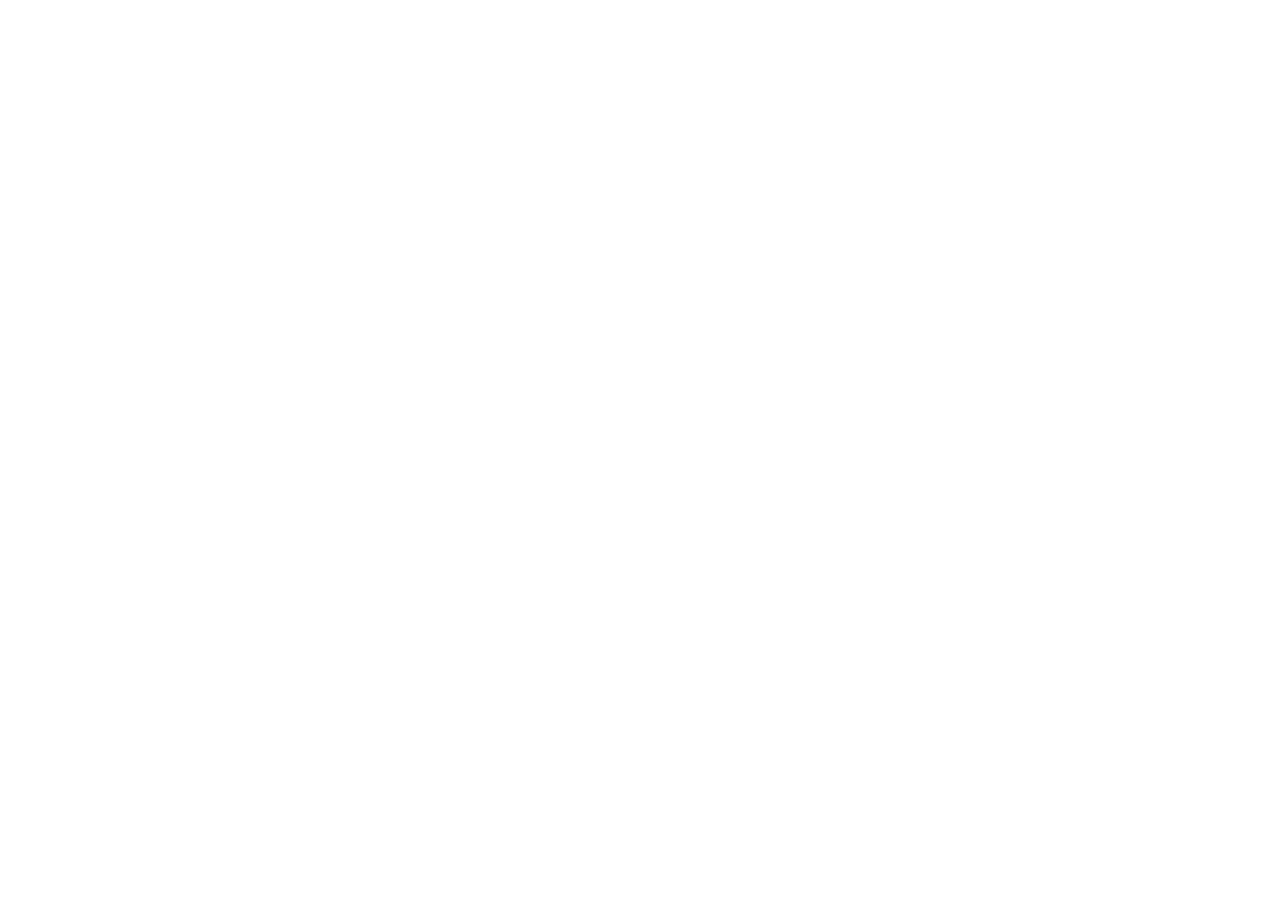
==== index.html @ 6f698e15 "INIT" ====
<!DOCTYPE html>
<html lang="en">

<head>
  <meta charset="UTF-8">
  <meta http-equiv="X-UA-Compatible" content="IE=edge">
  <meta name="viewport" content="width=device-width, initial-scale=1.0">

  <title>Awesome web page</title>
</head>

<body>
  <!-- PAGE HEADER-->
  <header>

  </header>
  <!-- MAIN CONTENT -->
  <main>

  </main>
</body>

</html>
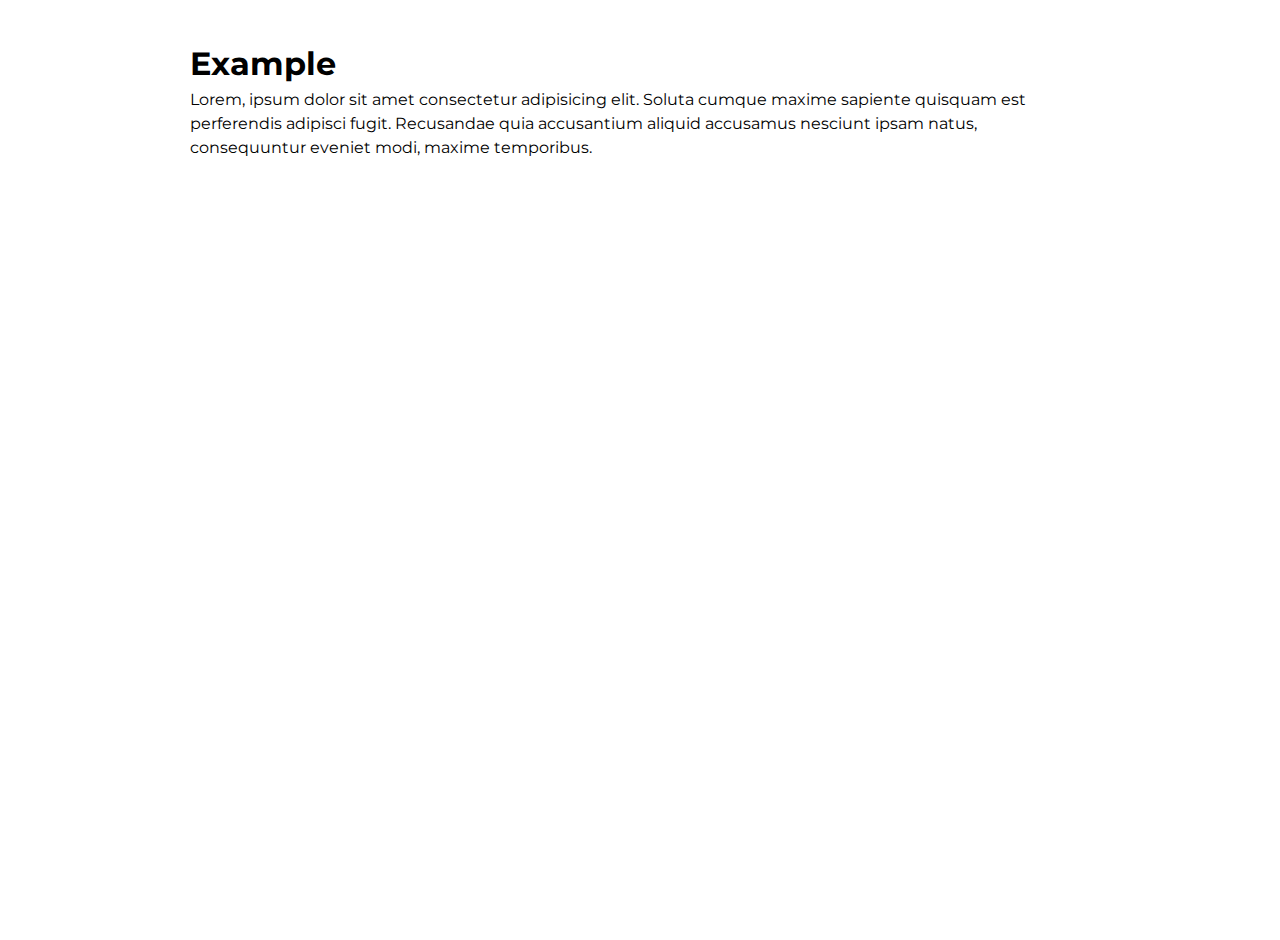
==== commit 6bec17ff: "Configuring project with the basic structure" ====
--- a/index.html
+++ b/index.html
@@ -5,18 +5,21 @@
   <meta charset="UTF-8">
   <meta http-equiv="X-UA-Compatible" content="IE=edge">
   <meta name="viewport" content="width=device-width, initial-scale=1.0">
+  <link rel="shortcut icon" href="./static/imgs/favicon.ico" type="image/x-icon">
+  <link rel="stylesheet" href="./static/css/style.css">
+  
 
-  <title>Awesome web page</title>
+  <title>Home</title>
 </head>
 
-<body>
+<body class="container">
   <!-- PAGE HEADER-->
   <header>
-
+    <h1>Example</h1>
   </header>
   <!-- MAIN CONTENT -->
   <main>
-
+    Lorem, ipsum dolor sit amet consectetur adipisicing elit. Soluta cumque maxime sapiente quisquam est perferendis adipisci fugit. Recusandae quia accusantium aliquid accusamus nesciunt ipsam natus, consequuntur eveniet modi, maxime temporibus.
   </main>
 </body>
 
--- a/static/css/style.css
+++ b/static/css/style.css
@@ -0,0 +1,15 @@
+@import url('./reset_styles.css');
+@import url('./variables.css');
+/* ================================================ */
+
+/* ================================================ */
+
+body {
+    background-color: var(-light-color);
+    font-family: var(--font-fam);
+}
+
+.container {
+    max-width: 900px;
+    margin: calc(var(--space-unit) * 5) auto 0;
+}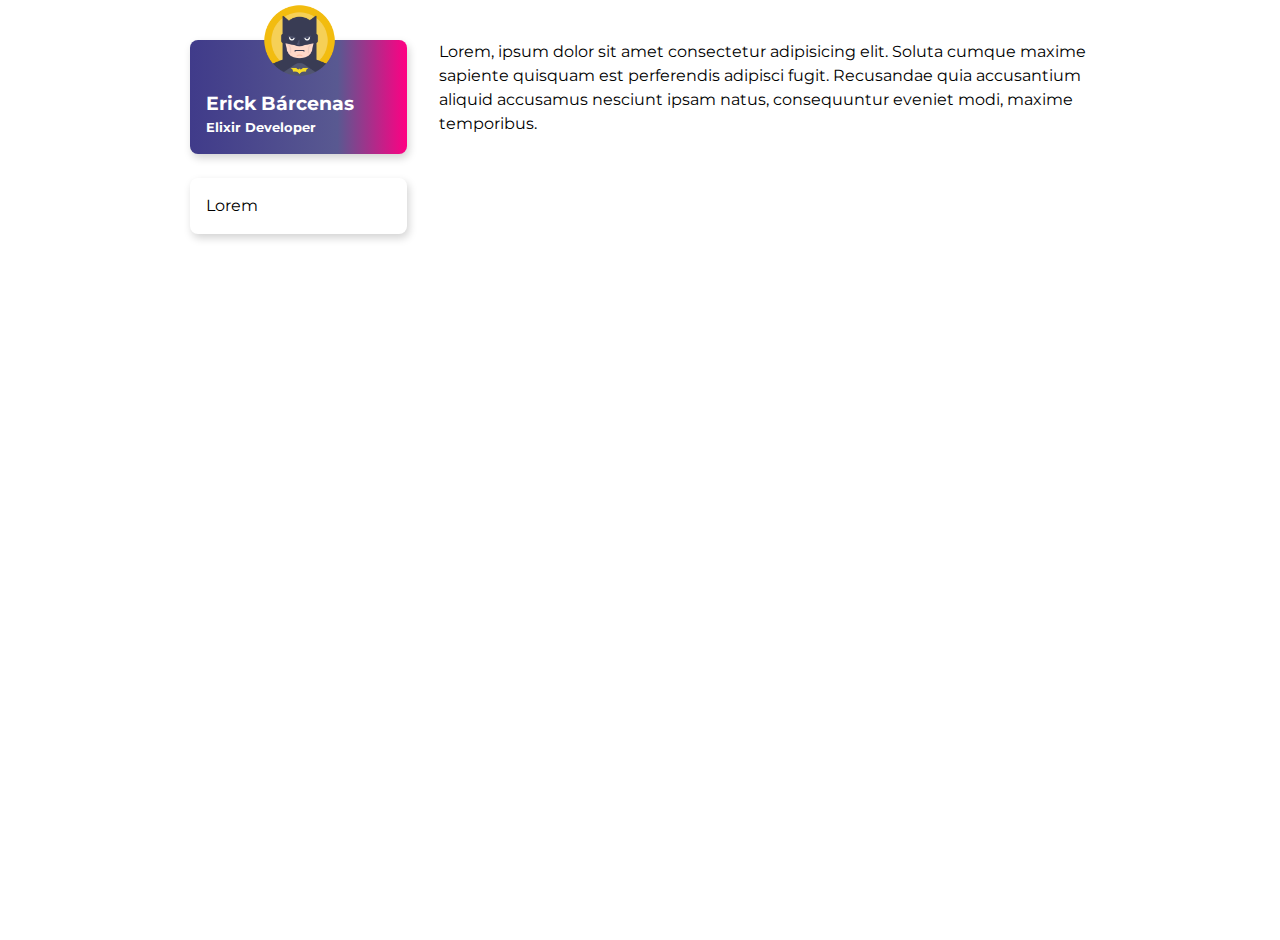
==== commit 80836ab9: "adding styles to header sidebar" ====
--- a/index.html
+++ b/index.html
@@ -12,13 +12,21 @@
   <title>Home</title>
 </head>
 
-<body class="container">
+<body class="container home-layout">
   <!-- PAGE HEADER-->
-  <header>
-    <h1>Example</h1>
+  <header class="home-layout-header">
+    
+    <aside id="profile-box" class="box">
+      <img src="./static/imgs/avatar4.png" alt="Avatar"/>
+      <h3> Erick Bárcenas </h3>
+      <h5> Elixir Developer </h5>
+    </aside>
+    <div class="box">
+      Lorem 
+    </div>
   </header>
   <!-- MAIN CONTENT -->
-  <main>
+  <main class="home-layout-main">
     Lorem, ipsum dolor sit amet consectetur adipisicing elit. Soluta cumque maxime sapiente quisquam est perferendis adipisci fugit. Recusandae quia accusantium aliquid accusamus nesciunt ipsam natus, consequuntur eveniet modi, maxime temporibus.
   </main>
 </body>
--- a/static/css/style.css
+++ b/static/css/style.css
@@ -12,4 +12,48 @@
 .container {
     max-width: 900px;
     margin: calc(var(--space-unit) * 5) auto 0;
+}
+
+.home-layout {
+    display: grid;
+    grid-template-columns: 3fr 9fr; /*2 columns*/
+    column-gap: calc(var(--space-unit) * 4);
+}
+
+/*
+.home-layout .home-layout-header {
+
+}
+*/
+.home-layout .home-layout-main {
+    height: 100%;
+}
+
+#profile-box {
+    background-image: var(--main-gradient);
+    color: var(--white);
+    padding-top: 50px;
+    position: relative;
+}
+
+
+
+
+.box {
+    border-radius: var(--radius);
+    padding: calc(var(--space-unit) * 2);
+    background-color: var(--white);
+    box-shadow: 2px 4px 8px lightgray;
+}
+
+.box~.box {
+    margin-top: calc(var(--space-unit) * 3);
+}
+
+#profile-box > img {
+    max-width: 75px;
+    border-radius: 100;
+    position: absolute;
+    left: calc(50% - 37px);
+    top: -37px;
 }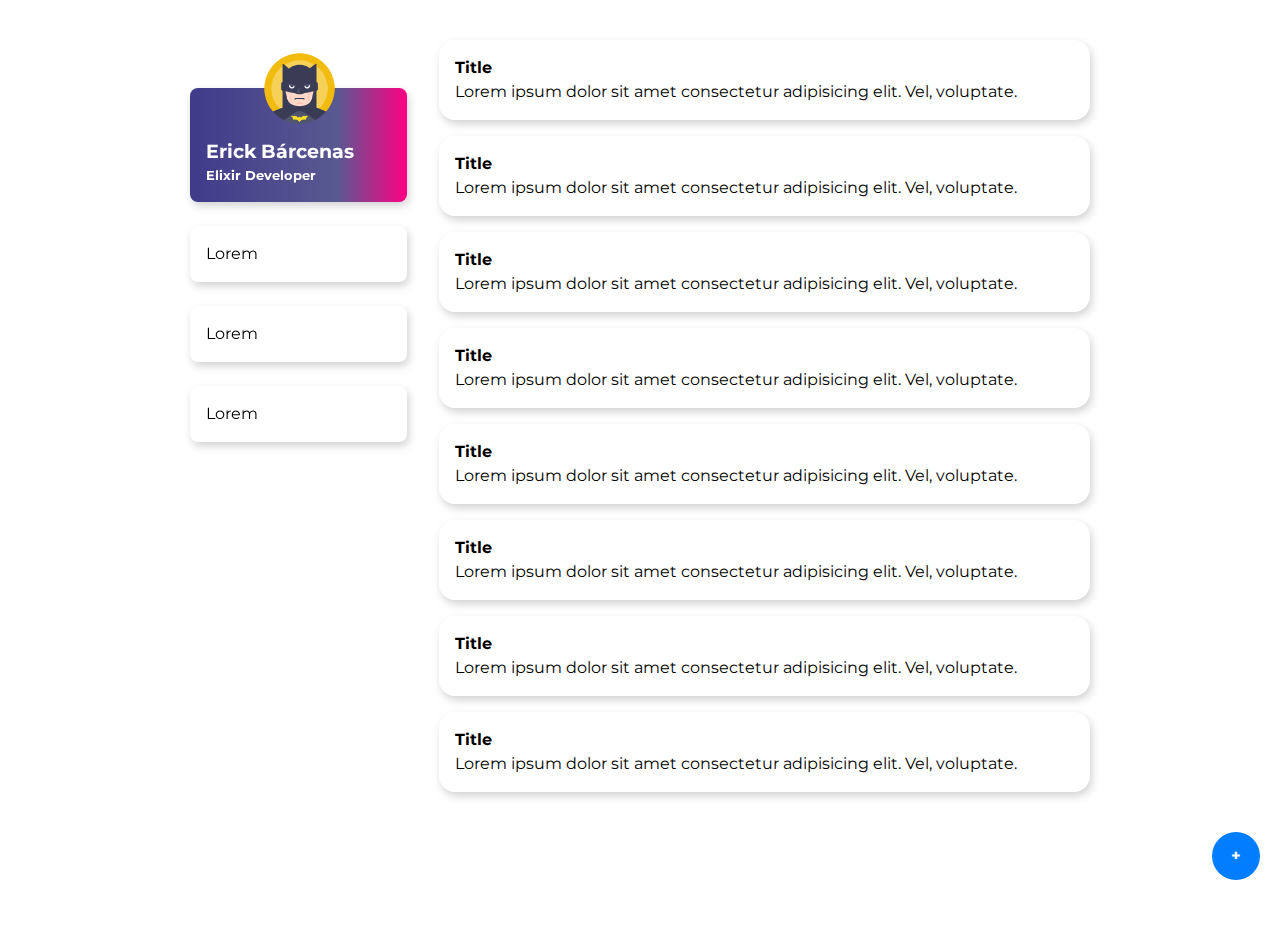
==== commit ed8af5c0: "adding fixed btn (add more)" ====
--- a/index.html
+++ b/index.html
@@ -13,6 +13,7 @@
 </head>
 
 <body class="container home-layout">
+
   <!-- PAGE HEADER-->
   <header class="home-layout-header">
     
@@ -24,11 +25,62 @@
     <div class="box">
       Lorem 
     </div>
+    <div class="box">
+      Lorem 
+    </div>
+    <div class="box">
+      Lorem 
+    </div>
   </header>
   <!-- MAIN CONTENT -->
   <main class="home-layout-main">
-    Lorem, ipsum dolor sit amet consectetur adipisicing elit. Soluta cumque maxime sapiente quisquam est perferendis adipisci fugit. Recusandae quia accusantium aliquid accusamus nesciunt ipsam natus, consequuntur eveniet modi, maxime temporibus.
+    <div class="card">
+      <h1>Title</h1>
+      <p>Lorem ipsum dolor sit amet consectetur adipisicing elit. Vel, voluptate.</h2>
+    </div>
+
+    <div class="card">
+      <h1>Title</h1>
+      <p>Lorem ipsum dolor sit amet consectetur adipisicing elit. Vel, voluptate.</h2>
+    </div>
+
+    <div class="card">
+      <h1>Title</h1>
+      <p>Lorem ipsum dolor sit amet consectetur adipisicing elit. Vel, voluptate.</h2>
+    </div>
+
+    <div class="card">
+      <h1>Title</h1>
+      <p>Lorem ipsum dolor sit amet consectetur adipisicing elit. Vel, voluptate.</h2>
+    </div>
+
+    <div class="card">
+      <h1>Title</h1>
+      <p>Lorem ipsum dolor sit amet consectetur adipisicing elit. Vel, voluptate.</h2>
+    </div>
+
+    <div class="card">
+      <h1>Title</h1>
+      <p>Lorem ipsum dolor sit amet consectetur adipisicing elit. Vel, voluptate.</h2>
+    </div>
+
+    <div class="card">
+      <h1>Title</h1>
+      <p>Lorem ipsum dolor sit amet consectetur adipisicing elit. Vel, voluptate.</h2>
+    </div>
+
+    <div class="card">
+      <h1>Title</h1>
+      <p>Lorem ipsum dolor sit amet consectetur adipisicing elit. Vel, voluptate.</h2>
+    </div>
+
+    <!--ADD ITEM-->
+    <div class="btn-add">
+      +
+    </div>
   </main>
+
+  
 </body>
 
 </html>--- a/static/css/style.css
+++ b/static/css/style.css
@@ -20,11 +20,15 @@
     column-gap: calc(var(--space-unit) * 4);
 }
 
-/*
+
 .home-layout .home-layout-header {
+    padding-top: 3rem;
+    position: sticky;
+    top: 0;
+    /*background-color: #cae8ca;*/
+    height: 16rem;
+}
 
-}
-*/
 .home-layout .home-layout-main {
     height: 100%;
 }
@@ -56,4 +60,32 @@
     position: absolute;
     left: calc(50% - 37px);
     top: -37px;
+}
+
+
+.card {
+    border-radius: 1rem;
+    box-shadow: 2px 4px 8px lightgrey;
+    padding: 1rem;
+    margin-bottom: 1rem;
+}
+.card h1 {
+    font-size: 1rem;
+}
+
+.btn-add {
+    position: fixed;
+    background: #007eff;
+    color: white;
+    font-weight: bolder;
+    bottom: 20px;
+    right: 20px;
+    border-radius: 100%;
+    width: 3rem;
+    height: 3rem;
+    justify-content: center;
+    align-items: center;
+    display: flex;
+    z-index: 10000;
+    cursor: pointer;
 }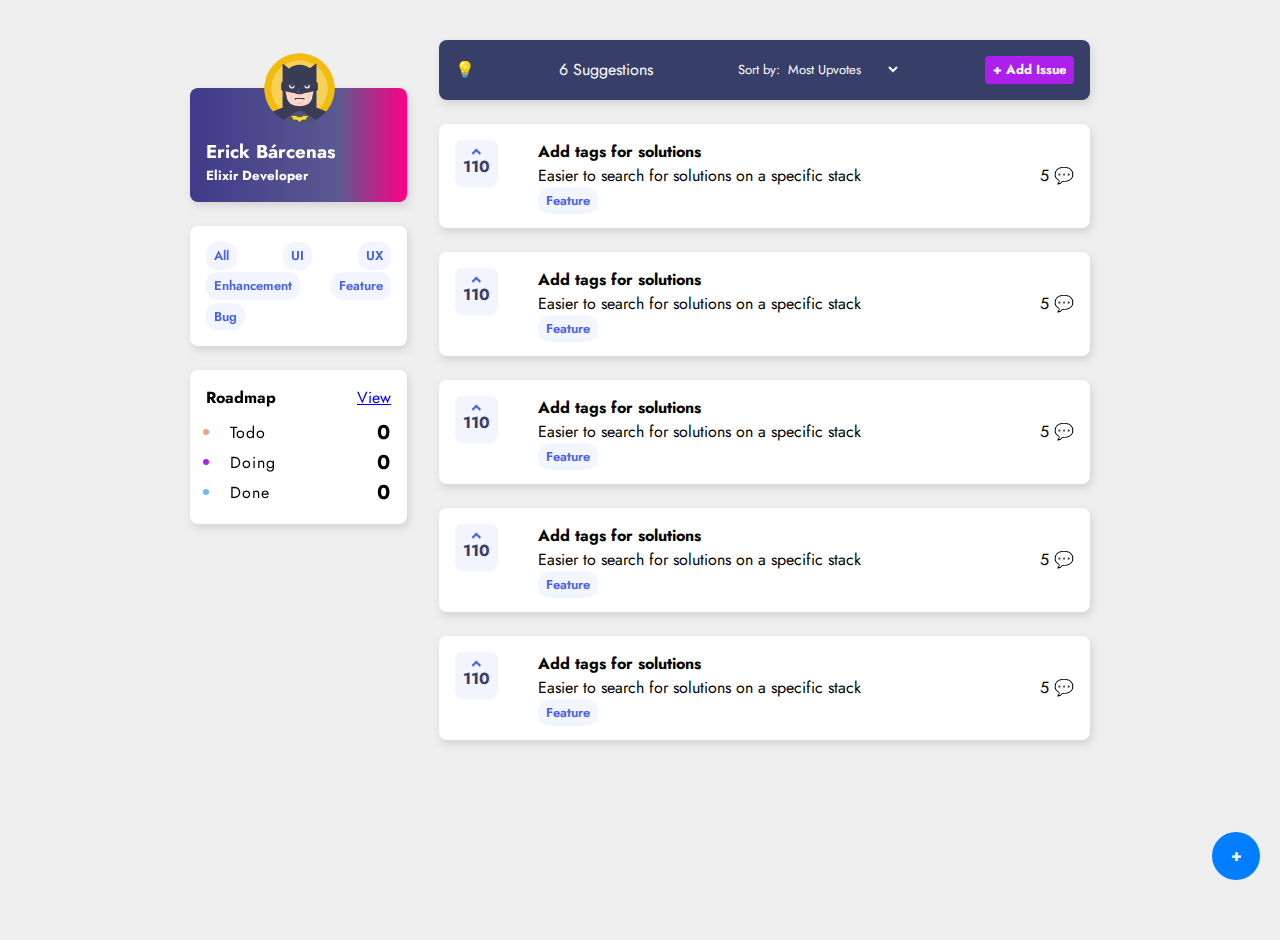
==== commit f72b03f5: "[DONE] Add new issue section" ====
--- a/index.html
+++ b/index.html
@@ -1,14 +1,14 @@
 <!DOCTYPE html>
-<html lang="en">
-
+<html lang="es">
 <head>
   <meta charset="UTF-8">
   <meta http-equiv="X-UA-Compatible" content="IE=edge">
   <meta name="viewport" content="width=device-width, initial-scale=1.0">
   <link rel="shortcut icon" href="./static/imgs/favicon.ico" type="image/x-icon">
+  <link rel="preconnect" href="https://fonts.googleapis.com">
+  <link rel="preconnect" href="https://fonts.gstatic.com" crossorigin>
+  <link href="https://fonts.googleapis.com/css2?family=Jost:wght@300;400;500;600;700&display=swap" rel="stylesheet">
   <link rel="stylesheet" href="./static/css/style.css">
-  
-
   <title>Home</title>
 </head>
 
@@ -22,57 +22,119 @@
       <h3> Erick Bárcenas </h3>
       <h5> Elixir Developer </h5>
     </aside>
-    <div class="box">
-      Lorem 
-    </div>
-    <div class="box">
-      Lorem 
-    </div>
-    <div class="box">
-      Lorem 
-    </div>
+
+    <!-- TAGS BOX -->
+    <aside class="box" id="tag-box">
+      <span class="tag">All</span>
+      <span class="tag">UI</span>
+      <span class="tag">UX</span>
+      <span class="tag">Enhancement</span>
+      <span class="tag">Feature</span>
+      <span class="tag">Bug</span>
+    </aside>
+      <!-- ROAD MAP BOX-->
+    <aside class="box" id="roadmap-box">
+      <nav class="flex-row-spb-center ">
+        <h4>Roadmap</h4>
+        <a href="#">View</a>
+      </nav>
+      <ul>
+        <li>
+          <div class="flex-row-spb-center ">Todo <span>0</span></div>
+        </li>
+        <li>
+          <div class="flex-row-spb-center ">Doing <span>0</span></div>
+        </li>
+        <li>
+          <div class="flex-row-spb-center ">Done <span>0</span></div>
+        </li>
+      </ul>
+    </aside>
   </header>
   <!-- MAIN CONTENT -->
   <main class="home-layout-main">
-    <div class="card">
-      <h1>Title</h1>
-      <p>Lorem ipsum dolor sit amet consectetur adipisicing elit. Vel, voluptate.</h2>
-    </div>
-
-    <div class="card">
-      <h1>Title</h1>
-      <p>Lorem ipsum dolor sit amet consectetur adipisicing elit. Vel, voluptate.</h2>
-    </div>
-
-    <div class="card">
-      <h1>Title</h1>
-      <p>Lorem ipsum dolor sit amet consectetur adipisicing elit. Vel, voluptate.</h2>
-    </div>
-
-    <div class="card">
-      <h1>Title</h1>
-      <p>Lorem ipsum dolor sit amet consectetur adipisicing elit. Vel, voluptate.</h2>
-    </div>
-
-    <div class="card">
-      <h1>Title</h1>
-      <p>Lorem ipsum dolor sit amet consectetur adipisicing elit. Vel, voluptate.</h2>
-    </div>
-
-    <div class="card">
-      <h1>Title</h1>
-      <p>Lorem ipsum dolor sit amet consectetur adipisicing elit. Vel, voluptate.</h2>
-    </div>
-
-    <div class="card">
-      <h1>Title</h1>
-      <p>Lorem ipsum dolor sit amet consectetur adipisicing elit. Vel, voluptate.</h2>
-    </div>
-
-    <div class="card">
-      <h1>Title</h1>
-      <p>Lorem ipsum dolor sit amet consectetur adipisicing elit. Vel, voluptate.</h2>
-    </div>
+     <!-- ISSUES NAV -->
+     <nav class="box flex-row-spb-center issues-nav-header">
+      <span>💡</span>
+      <span>6 Suggestions</span>
+      <label for="category" class="text-sm">
+        Sort by:
+        <select name="category" id="category">
+          <option value="0">Most Upvotes</option>
+          <option value="1">Most Recent</option>
+          <option value="2">Most Commented</option>
+        </select>
+      </label>
+      <a href="add_new_issue.html" class="button-primary">+ Add Issue</a>
+    </nav>
+    <!-- ISSUES LIST-->
+    <section class="issues-list-container ">
+      <!--ONE-->
+      <article class="box issue">
+        <span class="votes-tile">
+          <img src="./static/imgs/up-arrow.svg" alt="up">
+          <span>110</span>
+        </span>
+        <div>
+          <h4>Add tags for solutions</h4>
+          <p>Easier to search for solutions on a specific stack</p>
+          <span class="tag">Feature</span>
+        </div>
+        <span class="comments">5 💬</span>
+      </article>
+      <!--TWO-->
+      <article class="box issue">
+        <span class="votes-tile">
+          <img src="./static/imgs/up-arrow.svg" alt="up">
+          <span>110</span>
+        </span>
+        <div>
+          <h4>Add tags for solutions</h4>
+          <p>Easier to search for solutions on a specific stack</p>
+          <span class="tag">Feature</span>
+        </div>
+        <span class="comments">5 💬</span>
+      </article>
+      <!--THREE-->
+      <article class="box issue">
+        <span class="votes-tile">
+          <img src="./static/imgs/up-arrow.svg" alt="up">
+          <span>110</span>
+        </span>
+        <div>
+          <h4>Add tags for solutions</h4>
+          <p>Easier to search for solutions on a specific stack</p>
+          <span class="tag">Feature</span>
+        </div>
+        <span class="comments">5 💬</span>
+      </article>
+      <!--FOUR-->
+      <article class="box issue">
+        <span class="votes-tile">
+          <img src="./static/imgs/up-arrow.svg" alt="up">
+          <span>110</span>
+        </span>
+        <div>
+          <h4>Add tags for solutions</h4>
+          <p>Easier to search for solutions on a specific stack</p>
+          <span class="tag">Feature</span>
+        </div>
+        <span class="comments">5 💬</span>
+      </article>
+      <!--FIVE -->
+      <article class="box issue">
+        <span class="votes-tile">
+          <img src="./static/imgs/up-arrow.svg" alt="up">
+          <span>110</span>
+        </span>
+        <div>
+          <h4>Add tags for solutions</h4>
+          <p>Easier to search for solutions on a specific stack</p>
+          <span class="tag">Feature</span>
+        </div>
+        <span class="comments">5 💬</span>
+      </article>
+    </section>
 
     <!--ADD ITEM-->
     <div class="btn-add">
--- a/static/css/style.css
+++ b/static/css/style.css
@@ -5,7 +5,7 @@
 /* ================================================ */
 
 body {
-    background-color: var(-light-color);
+    background-color: var(--light-color);
     font-family: var(--font-fam);
 }
 
@@ -62,7 +62,134 @@
     top: -37px;
 }
 
-
+.tag {
+  padding: calc(var(--space-unit) * .5) var(--space-unit);
+  background-color: var(--bg-tag-color);
+  color: var(--link-color);
+  border-radius: 12px;
+  font-weight: 600;
+  cursor: pointer;
+  transition: all 300ms ease-in-out;
+  font-size: var(--text-sm);
+}
+
+.tag:hover {
+  background-color: var(--link-color);
+  color: var(--bg-tag-color);
+}
+
+#tag-box {
+  display: flex;
+  flex-wrap: wrap;
+  align-content: space-between;
+  justify-content: space-between;
+  height: 120px;
+}
+
+#roadmap-box ul {
+  padding-inline-start: calc(var(--space-unit) * 2);
+  margin-top: var(--space-unit);
+}
+
+#roadmap-box ul>li {
+  padding-left: var(--space-unit);
+  letter-spacing: 1px;
+  font-size: var(--text-default);
+
+}
+
+#roadmap-box ul>li span {
+  font-weight: bold;
+  font-size: var(--text-lg);
+}
+
+.flex-row-spb-center {
+  display: flex;
+  justify-content: space-between;
+  align-items: center;
+}
+
+#roadmap-box ul>li::marker {
+  font-size: 18px;
+}
+
+#roadmap-box ul>li:nth-child(1)::marker {
+  color: var(--todo-color);
+}
+
+#roadmap-box ul>li:nth-child(2)::marker {
+  color: var(--doing-color);
+}
+
+#roadmap-box ul>li:nth-child(3)::marker {
+  color: var(--done-color);
+}
+
+.issues-nav-header {
+  background-color: var(--dark-color);
+  color: white;
+}
+
+.text-sm {
+  font-size: var(--text-sm);
+}
+
+.issues-nav-header select {
+  background-color: var(--dark-color);
+  border: none;
+  color: white;
+}
+
+.issues-nav-header select:focus {
+  border: none;
+  outline: none;
+}
+
+.button-primary {
+  background-color: var(--doing-color);
+  border-radius: 4px;
+  border: none;
+  color: white;
+  font-weight: bold;
+  padding: calc(var(--space-unit) * .5) var(--space-unit);
+  cursor: pointer;
+  transition: all 250ms ease-in-out;
+  text-decoration: none;
+  font-size: var(--text-sm);
+}
+
+.button-primary:hover {
+  background-color: var(--doing-hover-color);
+}
+
+.issue {
+  display: flex;
+  align-items: flex-start;
+  column-gap: calc(var(--space-unit) * 5);
+}
+
+.issues-list-container {
+  margin-top: calc(var(--space-unit) * 3);
+}
+
+.issue .comments {
+  margin-left: auto;
+  align-self: center;
+}
+
+.votes-tile {
+  background-color: #F2F4FE;
+  padding: var(--space-unit);
+  border-radius: 8px;
+  color: var(--dark-color);
+  font-weight: bold;
+  display: flex;
+  flex-direction: column;
+  align-items: center;
+  cursor: pointer;
+}
+
+/*MAIN*/
 .card {
     border-radius: 1rem;
     box-shadow: 2px 4px 8px lightgrey;
@@ -73,6 +200,9 @@
     font-size: 1rem;
 }
 
+
+
+/*FOOTER*/
 .btn-add {
     position: fixed;
     background: #007eff;
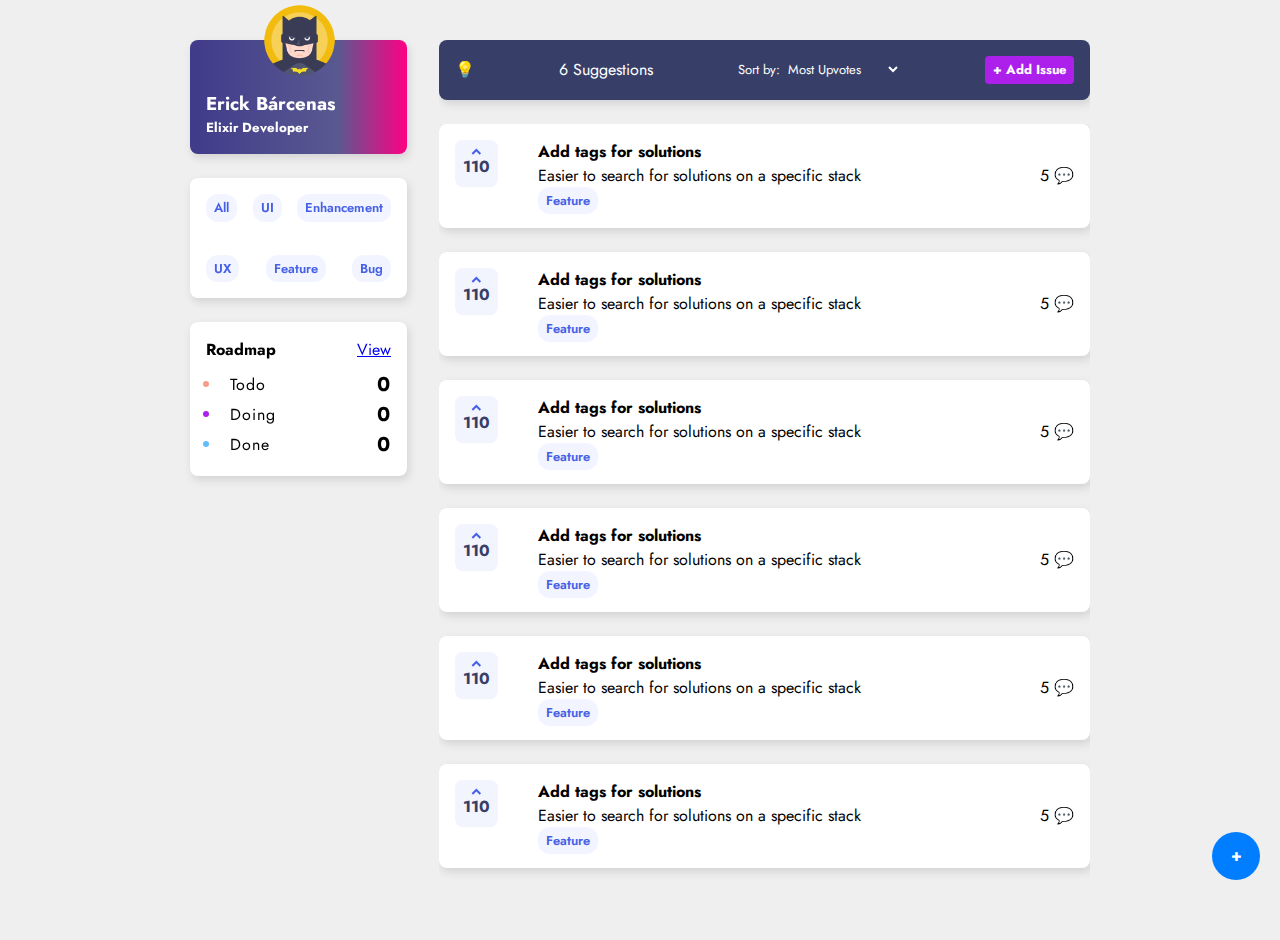
==== commit e9ddfe2b: "ordering project" ====
--- a/index.html
+++ b/index.html
@@ -26,17 +26,13 @@
     <!-- TAGS BOX -->
     <aside class="box" id="tag-box">
       <span class="tag">All</span>
-      <span class="tag">UI</span>
-      <span class="tag">UX</span>
-      <span class="tag">Enhancement</span>
-      <span class="tag">Feature</span>
-      <span class="tag">Bug</span>
+
     </aside>
       <!-- ROAD MAP BOX-->
     <aside class="box" id="roadmap-box">
       <nav class="flex-row-spb-center ">
         <h4>Roadmap</h4>
-        <a href="#">View</a>
+        <a href="roadmap.html">View</a>
       </nav>
       <ul>
         <li>
@@ -82,58 +78,7 @@
         </div>
         <span class="comments">5 💬</span>
       </article>
-      <!--TWO-->
-      <article class="box issue">
-        <span class="votes-tile">
-          <img src="./static/imgs/up-arrow.svg" alt="up">
-          <span>110</span>
-        </span>
-        <div>
-          <h4>Add tags for solutions</h4>
-          <p>Easier to search for solutions on a specific stack</p>
-          <span class="tag">Feature</span>
-        </div>
-        <span class="comments">5 💬</span>
-      </article>
-      <!--THREE-->
-      <article class="box issue">
-        <span class="votes-tile">
-          <img src="./static/imgs/up-arrow.svg" alt="up">
-          <span>110</span>
-        </span>
-        <div>
-          <h4>Add tags for solutions</h4>
-          <p>Easier to search for solutions on a specific stack</p>
-          <span class="tag">Feature</span>
-        </div>
-        <span class="comments">5 💬</span>
-      </article>
-      <!--FOUR-->
-      <article class="box issue">
-        <span class="votes-tile">
-          <img src="./static/imgs/up-arrow.svg" alt="up">
-          <span>110</span>
-        </span>
-        <div>
-          <h4>Add tags for solutions</h4>
-          <p>Easier to search for solutions on a specific stack</p>
-          <span class="tag">Feature</span>
-        </div>
-        <span class="comments">5 💬</span>
-      </article>
-      <!--FIVE -->
-      <article class="box issue">
-        <span class="votes-tile">
-          <img src="./static/imgs/up-arrow.svg" alt="up">
-          <span>110</span>
-        </span>
-        <div>
-          <h4>Add tags for solutions</h4>
-          <p>Easier to search for solutions on a specific stack</p>
-          <span class="tag">Feature</span>
-        </div>
-        <span class="comments">5 💬</span>
-      </article>
+      
     </section>
 
     <!--ADD ITEM-->
@@ -142,7 +87,8 @@
     </div>
   </main>
 
-  
+  <script type="text/javascript" src="./static/js/home.js"></script>
+
 </body>
 
 </html>--- a/static/css/style.css
+++ b/static/css/style.css
@@ -7,6 +7,7 @@
 body {
     background-color: var(--light-color);
     font-family: var(--font-fam);
+    overflow-y: hidden;
 }
 
 .container {
@@ -22,7 +23,7 @@
 
 
 .home-layout .home-layout-header {
-    padding-top: 3rem;
+    /*padding-top: 3rem;*/
     position: sticky;
     top: 0;
     /*background-color: #cae8ca;*/
@@ -31,6 +32,7 @@
 
 .home-layout .home-layout-main {
     height: 100%;
+    overflow-y: hidden;
 }
 
 #profile-box {
@@ -170,6 +172,8 @@
 
 .issues-list-container {
   margin-top: calc(var(--space-unit) * 3);
+  height: calc(100% - 145px);
+  overflow-y: auto;
 }
 
 .issue .comments {
@@ -218,4 +222,22 @@
     display: flex;
     z-index: 10000;
     cursor: pointer;
+}
+
+
+/*** SCROLL BAR ***/
+.issues-list-container::-webkit-scrollbar {
+  width: 3px;
+}
+
+.issues-list-container::-webkit-scrollbar-track {
+  background-color: #f1f1f17c;
+}
+
+.issues-list-container::-webkit-scrollbar-thumb:hover {
+  background: rgba(200, 200, 200, 0.5);
+}
+
+.issues-list-container::-webkit-scrollbar-thumb:hover {
+  background: rgba(85, 85, 85, 0.47);
 }